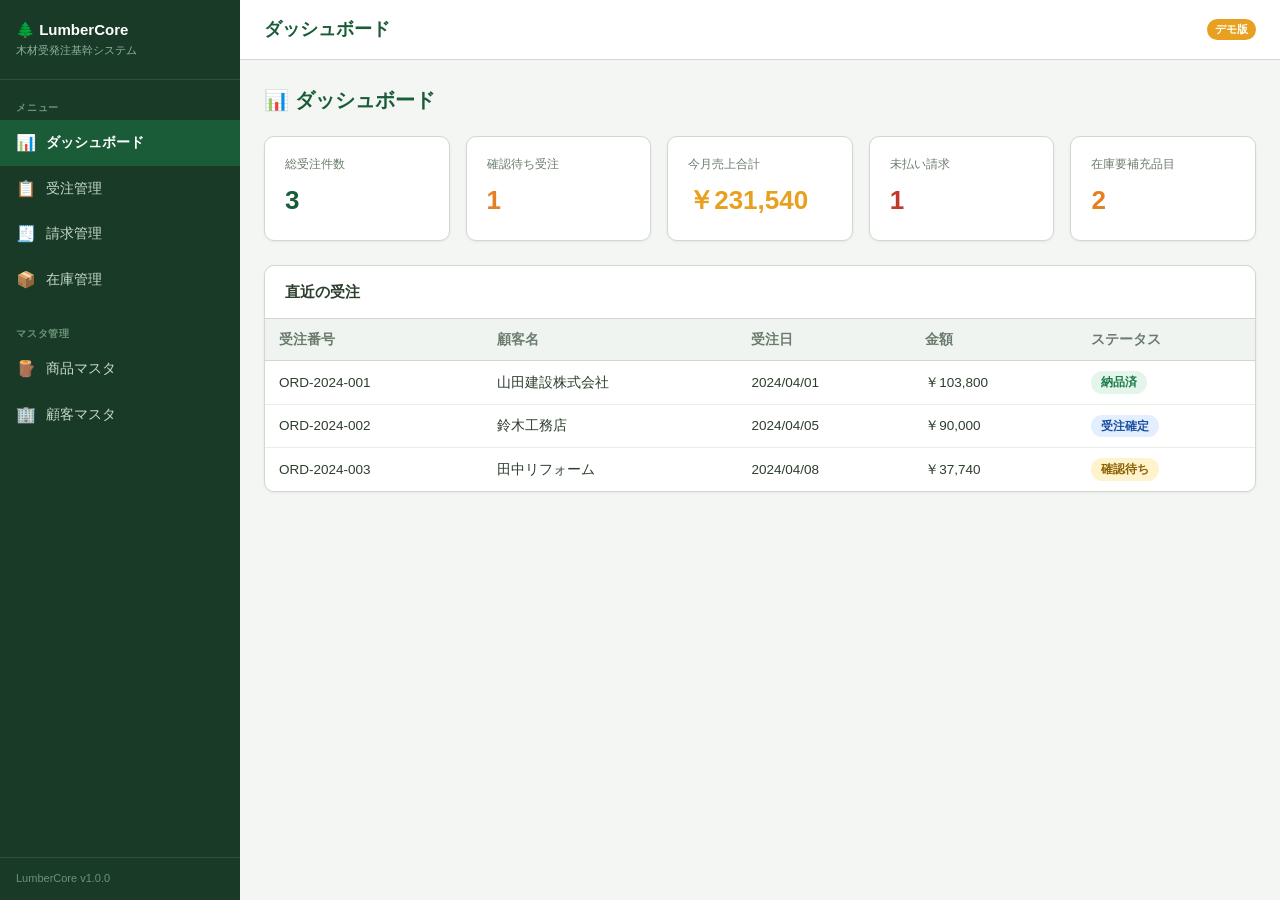
==== frontend/index.html @ 034ba03e "木材受発注基幹システムのサンプルコード一式を追加 - docs/test-guide.md: テストコード解説資料（JUnit/Mockito解説、新規/改修時のアプローチ比較） - frontend" ====
<!DOCTYPE html>
<html lang="ja">
<head>
  <meta charset="UTF-8" />
  <meta name="viewport" content="width=device-width, initial-scale=1.0" />
  <title>木材受発注基幹システム | LumberCore</title>
  <link rel="stylesheet" href="css/style.css" />

  <!--
    【APIベースURL切り替え】
    本番（Vercel）環境では、以下の script タグで window.API_BASE_URL を
    バックエンドのURLに書き換えてください。
    例: <script>window.API_BASE_URL = "https://your-api.onrender.com";</script>

    または vercel.json の rewrites を使って /api/* をバックエンドへプロキシすることも可能です。
  -->
  <!-- <script>window.API_BASE_URL = "https://your-backend-api.example.com";</script> -->
</head>
<body>
<div class="layout">

  <!-- ========== サイドバー ========== -->
  <aside class="sidebar">
    <div class="sidebar-logo">
      <div class="logo-title">🌲 LumberCore</div>
      <div class="logo-sub">木材受発注基幹システム</div>
    </div>

    <nav class="sidebar-nav">
      <div class="nav-group-label">メニュー</div>

      <a href="#" class="nav-link" data-section="dashboard">
        <span class="nav-icon">📊</span>ダッシュボード
      </a>
      <a href="#" class="nav-link" data-section="orders">
        <span class="nav-icon">📋</span>受注管理
      </a>
      <a href="#" class="nav-link" data-section="invoices">
        <span class="nav-icon">🧾</span>請求管理
      </a>
      <a href="#" class="nav-link" data-section="stock">
        <span class="nav-icon">📦</span>在庫管理
      </a>

      <div class="nav-group-label" style="margin-top:12px;">マスタ管理</div>
      <a href="#" class="nav-link" data-section="products">
        <span class="nav-icon">🪵</span>商品マスタ
      </a>
      <a href="#" class="nav-link" data-section="customers">
        <span class="nav-icon">🏢</span>顧客マスタ
      </a>
    </nav>

    <div class="sidebar-footer">LumberCore v1.0.0</div>
  </aside>

  <!-- ========== メインコンテンツ ========== -->
  <div class="main-wrapper">
    <header class="main-header">
      <h1 id="header-title">ダッシュボード</h1>
      <span class="header-badge">デモ版</span>
    </header>

    <main class="main-content">

      <!-- ===== ダッシュボード ===== -->
      <section id="section-dashboard" class="section">
        <div class="page-header">
          <h2>📊 ダッシュボード</h2>
        </div>

        <div class="kpi-grid">
          <div class="kpi-card">
            <div class="kpi-label">総受注件数</div>
            <div class="kpi-value" id="kpi-orders">-</div>
          </div>
          <div class="kpi-card kpi-warning">
            <div class="kpi-label">確認待ち受注</div>
            <div class="kpi-value" id="kpi-pending">-</div>
          </div>
          <div class="kpi-card kpi-accent">
            <div class="kpi-label">今月売上合計</div>
            <div class="kpi-value" id="kpi-revenue">-</div>
          </div>
          <div class="kpi-card kpi-danger">
            <div class="kpi-label">未払い請求</div>
            <div class="kpi-value" id="kpi-unpaid">-</div>
          </div>
          <div class="kpi-card kpi-warning">
            <div class="kpi-label">在庫要補充品目</div>
            <div class="kpi-value" id="kpi-lowstock">-</div>
          </div>
        </div>

        <div class="card">
          <div class="card-header">
            <h3>直近の受注</h3>
          </div>
          <div class="card-body">
            <div class="table-wrapper">
              <table class="table">
                <thead>
                  <tr>
                    <th>受注番号</th>
                    <th>顧客名</th>
                    <th>受注日</th>
                    <th>金額</th>
                    <th>ステータス</th>
                  </tr>
                </thead>
                <tbody id="recent-orders-body">
                  <tr><td colspan="5" class="text-center">読み込み中...</td></tr>
                </tbody>
              </table>
            </div>
          </div>
        </div>
      </section>

      <!-- ===== 受注管理 ===== -->
      <section id="section-orders" class="section">
        <div class="page-header">
          <h2>📋 受注管理</h2>
          <button class="btn btn-primary" onclick="fetchOrdersFromAPI()">🔄 API取得</button>
        </div>

        <div class="card">
          <div class="filter-bar">
            <input type="text" id="order-search" placeholder="受注番号・顧客名で検索"
              oninput="filterOrders()" />
            <select id="order-status-filter" onchange="filterOrders()">
              <option value="">すべてのステータス</option>
              <option value="PENDING">確認待ち</option>
              <option value="CONFIRMED">受注確定</option>
              <option value="DELIVERED">納品済</option>
              <option value="CANCELLED">キャンセル</option>
            </select>
          </div>
          <div class="card-body">
            <div class="table-wrapper">
              <table class="table">
                <thead>
                  <tr>
                    <th>受注番号</th>
                    <th>顧客名</th>
                    <th>受注日</th>
                    <th>納品予定日</th>
                    <th>合計金額</th>
                    <th>ステータス</th>
                    <th>操作</th>
                  </tr>
                </thead>
                <tbody id="orders-body">
                  <tr><td colspan="7" class="text-center">読み込み中...</td></tr>
                </tbody>
              </table>
            </div>
          </div>
        </div>
      </section>

      <!-- ===== 請求管理 ===== -->
      <section id="section-invoices" class="section">
        <div class="page-header">
          <h2>🧾 請求管理</h2>
          <button class="btn btn-primary" onclick="fetchInvoicesFromAPI()">🔄 API取得</button>
        </div>

        <div class="card">
          <div class="filter-bar">
            <input type="text" id="invoice-search" placeholder="請求書番号・顧客名で検索"
              oninput="filterInvoices()" />
            <select id="invoice-status-filter" onchange="filterInvoices()">
              <option value="">すべてのステータス</option>
              <option value="UNPAID">未払い</option>
              <option value="PAID">支払済</option>
              <option value="OVERDUE">期限超過</option>
            </select>
          </div>
          <div class="card-body">
            <div class="table-wrapper">
              <table class="table">
                <thead>
                  <tr>
                    <th>請求書番号</th>
                    <th>顧客名</th>
                    <th>対応受注番号</th>
                    <th>発行日</th>
                    <th>支払期限</th>
                    <th>請求金額（税込）</th>
                    <th>ステータス</th>
                    <th>操作</th>
                  </tr>
                </thead>
                <tbody id="invoices-body">
                  <tr><td colspan="8" class="text-center">読み込み中...</td></tr>
                </tbody>
              </table>
            </div>
          </div>
        </div>
      </section>

      <!-- ===== 在庫管理 ===== -->
      <section id="section-stock" class="section">
        <div class="page-header">
          <h2>📦 在庫管理</h2>
          <button class="btn btn-primary" onclick="fetchStockFromAPI()">🔄 API取得</button>
        </div>

        <div class="card">
          <div class="card-body">
            <div class="table-wrapper">
              <table class="table">
                <thead>
                  <tr>
                    <th>商品名</th>
                    <th>現在庫</th>
                    <th>補充基準数</th>
                    <th>状態</th>
                  </tr>
                </thead>
                <tbody id="stock-body">
                  <tr><td colspan="4" class="text-center">読み込み中...</td></tr>
                </tbody>
              </table>
            </div>
          </div>
        </div>
      </section>

      <!-- ===== 商品マスタ ===== -->
      <section id="section-products" class="section">
        <div class="page-header">
          <h2>🪵 商品マスタ</h2>
          <button class="btn btn-primary" onclick="fetchProductsFromAPI()">🔄 API取得</button>
        </div>

        <div class="card">
          <div class="card-body">
            <div class="table-wrapper">
              <table class="table">
                <thead>
                  <tr>
                    <th>商品コード</th>
                    <th>商品名</th>
                    <th>単位</th>
                    <th>単価</th>
                  </tr>
                </thead>
                <tbody id="products-body">
                  <tr><td colspan="4" class="text-center">読み込み中...</td></tr>
                </tbody>
              </table>
            </div>
          </div>
        </div>
      </section>

      <!-- ===== 顧客マスタ ===== -->
      <section id="section-customers" class="section">
        <div class="page-header">
          <h2>🏢 顧客マスタ</h2>
          <button class="btn btn-primary" onclick="fetchCustomersFromAPI()">🔄 API取得</button>
        </div>

        <div class="card">
          <div class="card-body">
            <div class="table-wrapper">
              <table class="table">
                <thead>
                  <tr>
                    <th>顧客コード</th>
                    <th>顧客名</th>
                    <th>担当者</th>
                    <th>電話番号</th>
                  </tr>
                </thead>
                <tbody id="customers-body">
                  <tr><td colspan="4" class="text-center">読み込み中...</td></tr>
                </tbody>
              </table>
            </div>
          </div>
        </div>
      </section>

    </main>
  </div>
</div>

<!-- ========== モーダル ========== -->
<div class="modal-overlay" id="modal-overlay">
  <div class="modal">
    <div class="modal-header">
      <h3 id="modal-title">詳細</h3>
      <button class="modal-close" onclick="closeModal()">✕</button>
    </div>
    <div class="modal-body" id="modal-body"></div>
  </div>
</div>

<!-- スクリプト読み込み順序: config → data → app -->
<script src="js/config.js"></script>
<script src="js/data.js"></script>
<script src="js/app.js"></script>
</body>
</html>
---- frontend/css/style.css ----
/* ============================================================
   木材受発注基幹システム - スタイルシート
   ============================================================ */

*, *::before, *::after { box-sizing: border-box; margin: 0; padding: 0; }

:root {
  --color-primary:   #1a5c38;
  --color-primary-dark: #133f28;
  --color-accent:    #e8a020;
  --color-bg:        #f4f6f4;
  --color-sidebar:   #1a3a28;
  --color-sidebar-hover: #2d6048;
  --color-white:     #ffffff;
  --color-border:    #d0d8d0;
  --color-text:      #2c3e2d;
  --color-text-muted:#6b7c6d;
  --color-danger:    #c0392b;
  --color-warning:   #e67e22;
  --color-success:   #27ae60;
  --sidebar-width:   240px;
  --header-height:   60px;
}

body {
  font-family: "Hiragino Kaku Gothic ProN", "Meiryo", "メイリオ", sans-serif;
  background: var(--color-bg);
  color: var(--color-text);
  font-size: 14px;
  line-height: 1.6;
}

/* ============================================================
   レイアウト
   ============================================================ */
.layout { display: flex; min-height: 100vh; }

/* サイドバー */
.sidebar {
  width: var(--sidebar-width);
  background: var(--color-sidebar);
  color: #c8dbc8;
  display: flex;
  flex-direction: column;
  position: fixed;
  top: 0; left: 0;
  height: 100vh;
  z-index: 100;
}

.sidebar-logo {
  padding: 20px 16px;
  border-bottom: 1px solid rgba(255,255,255,0.1);
}

.sidebar-logo .logo-title {
  font-size: 15px;
  font-weight: 700;
  color: var(--color-white);
  line-height: 1.3;
}

.sidebar-logo .logo-sub {
  font-size: 11px;
  color: #8ab49a;
  margin-top: 2px;
}

.sidebar-nav { flex: 1; padding: 8px 0; overflow-y: auto; }

.nav-group-label {
  padding: 12px 16px 4px;
  font-size: 10px;
  font-weight: 700;
  color: #6a9478;
  letter-spacing: 0.08em;
  text-transform: uppercase;
}

.nav-link {
  display: flex;
  align-items: center;
  gap: 10px;
  padding: 10px 16px;
  color: #c8dbc8;
  text-decoration: none;
  border-radius: 0;
  transition: background 0.15s, color 0.15s;
  font-size: 13.5px;
  cursor: pointer;
}

.nav-link:hover { background: var(--color-sidebar-hover); color: var(--color-white); }
.nav-link.active { background: var(--color-primary); color: var(--color-white); font-weight: 600; }

.nav-link .nav-icon { font-size: 16px; width: 20px; text-align: center; }

.sidebar-footer {
  padding: 12px 16px;
  border-top: 1px solid rgba(255,255,255,0.1);
  font-size: 11px;
  color: #6a9478;
}

/* メインコンテンツ */
.main-wrapper {
  margin-left: var(--sidebar-width);
  flex: 1;
  display: flex;
  flex-direction: column;
  min-height: 100vh;
}

.main-header {
  height: var(--header-height);
  background: var(--color-white);
  border-bottom: 1px solid var(--color-border);
  display: flex;
  align-items: center;
  padding: 0 24px;
  position: sticky;
  top: 0;
  z-index: 50;
  gap: 12px;
}

.main-header h1 { font-size: 18px; font-weight: 700; color: var(--color-primary); flex: 1; }
.header-badge { background: var(--color-accent); color: #fff; font-size: 11px; font-weight: 700; padding: 2px 8px; border-radius: 12px; }

.main-content { padding: 24px; flex: 1; }

/* ============================================================
   セクション表示制御
   ============================================================ */
.section { display: none; }
.section.active { display: block; }

/* ============================================================
   ページヘッダー
   ============================================================ */
.page-header {
  display: flex;
  align-items: center;
  justify-content: space-between;
  margin-bottom: 20px;
}

.page-header h2 {
  font-size: 20px;
  font-weight: 700;
  color: var(--color-primary);
  display: flex;
  align-items: center;
  gap: 8px;
}

/* ============================================================
   KPI カード
   ============================================================ */
.kpi-grid {
  display: grid;
  grid-template-columns: repeat(auto-fit, minmax(160px, 1fr));
  gap: 16px;
  margin-bottom: 24px;
}

.kpi-card {
  background: var(--color-white);
  border-radius: 10px;
  padding: 18px 20px;
  border: 1px solid var(--color-border);
  box-shadow: 0 1px 3px rgba(0,0,0,0.06);
}

.kpi-card .kpi-label {
  font-size: 12px;
  color: var(--color-text-muted);
  margin-bottom: 6px;
}

.kpi-card .kpi-value {
  font-size: 26px;
  font-weight: 700;
  color: var(--color-primary);
}

.kpi-card.kpi-accent .kpi-value { color: var(--color-accent); }
.kpi-card.kpi-danger .kpi-value { color: var(--color-danger); }
.kpi-card.kpi-warning .kpi-value { color: var(--color-warning); }

/* ============================================================
   カード・パネル
   ============================================================ */
.card {
  background: var(--color-white);
  border-radius: 10px;
  border: 1px solid var(--color-border);
  box-shadow: 0 1px 3px rgba(0,0,0,0.06);
  margin-bottom: 20px;
}

.card-header {
  padding: 14px 20px;
  border-bottom: 1px solid var(--color-border);
  display: flex;
  align-items: center;
  justify-content: space-between;
}

.card-header h3 {
  font-size: 15px;
  font-weight: 700;
  color: var(--color-text);
}

.card-body { padding: 0; }

/* ============================================================
   テーブル
   ============================================================ */
.table-wrapper { overflow-x: auto; }

.table {
  width: 100%;
  border-collapse: collapse;
  font-size: 13.5px;
}

.table th {
  background: #f0f4f1;
  padding: 10px 14px;
  text-align: left;
  font-weight: 600;
  color: var(--color-text-muted);
  border-bottom: 1px solid var(--color-border);
  white-space: nowrap;
}

.table td {
  padding: 10px 14px;
  border-bottom: 1px solid #e8ede8;
  vertical-align: middle;
}

.table tbody tr:hover { background: #f7fbf7; }
.table tbody tr:last-child td { border-bottom: none; }
.row-warning { background: #fffae8 !important; }
.total-row td { background: #f0f4f1; }

/* ============================================================
   フィルター行
   ============================================================ */
.filter-bar {
  display: flex;
  gap: 10px;
  align-items: center;
  flex-wrap: wrap;
  padding: 12px 20px;
  background: #f8faf8;
  border-bottom: 1px solid var(--color-border);
}

.filter-bar input,
.filter-bar select {
  padding: 7px 12px;
  border: 1px solid var(--color-border);
  border-radius: 6px;
  font-size: 13px;
  background: var(--color-white);
  color: var(--color-text);
  outline: none;
  transition: border-color 0.15s;
}

.filter-bar input:focus,
.filter-bar select:focus { border-color: var(--color-primary); }

.filter-bar input { min-width: 200px; }

/* ============================================================
   ボタン
   ============================================================ */
.btn {
  display: inline-flex;
  align-items: center;
  gap: 5px;
  padding: 8px 16px;
  border: none;
  border-radius: 6px;
  font-size: 13px;
  font-weight: 600;
  cursor: pointer;
  text-decoration: none;
  transition: background 0.15s, transform 0.1s;
}

.btn:active { transform: scale(0.97); }

.btn-primary { background: var(--color-primary); color: #fff; }
.btn-primary:hover { background: var(--color-primary-dark); }
.btn-accent { background: var(--color-accent); color: #fff; }
.btn-accent:hover { background: #c8880a; }
.btn-outline { background: transparent; color: var(--color-primary); border: 1.5px solid var(--color-primary); }
.btn-outline:hover { background: #edf5ee; }
.btn-danger { background: var(--color-danger); color: #fff; }

.btn-sm { padding: 4px 10px; font-size: 12px; }

/* ============================================================
   バッジ
   ============================================================ */
.badge {
  display: inline-block;
  padding: 2px 10px;
  border-radius: 12px;
  font-size: 11.5px;
  font-weight: 700;
  white-space: nowrap;
}

.badge-green  { background: #e4f5ec; color: #1a7a45; }
.badge-blue   { background: #e3eeff; color: #1a4fa0; }
.badge-yellow { background: #fff3cd; color: #8a6000; }
.badge-red    { background: #fde8e8; color: #a00; }
.badge-gray   { background: #e8ede8; color: #555; }

/* ============================================================
   モーダル
   ============================================================ */
.modal-overlay {
  display: none;
  position: fixed;
  inset: 0;
  background: rgba(0,0,0,0.4);
  z-index: 200;
  align-items: center;
  justify-content: center;
}

.modal {
  background: var(--color-white);
  border-radius: 12px;
  width: 90%;
  max-width: 680px;
  max-height: 85vh;
  display: flex;
  flex-direction: column;
  overflow: hidden;
  box-shadow: 0 8px 32px rgba(0,0,0,0.18);
}

.modal-header {
  padding: 16px 20px;
  border-bottom: 1px solid var(--color-border);
  display: flex;
  align-items: center;
  justify-content: space-between;
}

.modal-header h3 { font-size: 16px; font-weight: 700; }

.modal-close {
  background: none;
  border: none;
  font-size: 22px;
  cursor: pointer;
  color: var(--color-text-muted);
  line-height: 1;
  padding: 2px 6px;
}

.modal-close:hover { color: var(--color-danger); }

.modal-body { padding: 20px; overflow-y: auto; flex: 1; }

.detail-grid {
  display: grid;
  grid-template-columns: repeat(auto-fit, minmax(180px, 1fr));
  gap: 14px;
  margin-bottom: 20px;
}

.detail-grid div { border-bottom: 1px solid #eee; padding-bottom: 8px; }
.detail-grid strong { font-size: 11px; color: var(--color-text-muted); display: block; margin-bottom: 2px; }
.detail-grid p { font-size: 14px; }

.amount-summary { margin-top: 16px; }
.amount-summary .table { max-width: 400px; }

/* ============================================================
   ユーティリティ
   ============================================================ */
.text-center { text-align: center; }
.text-right  { text-align: right; }
.text-danger { color: var(--color-danger); font-weight: 600; }
.text-muted  { color: var(--color-text-muted); }
.mt-4 { margin-top: 16px; }

/* ============================================================
   レスポンシブ
   ============================================================ */
@media (max-width: 768px) {
  .sidebar { width: 200px; }
  .main-wrapper { margin-left: 200px; }
  .kpi-grid { grid-template-columns: repeat(2, 1fr); }
}

@media (max-width: 540px) {
  .sidebar { display: none; }
  .main-wrapper { margin-left: 0; }
  .kpi-grid { grid-template-columns: 1fr 1fr; }
}
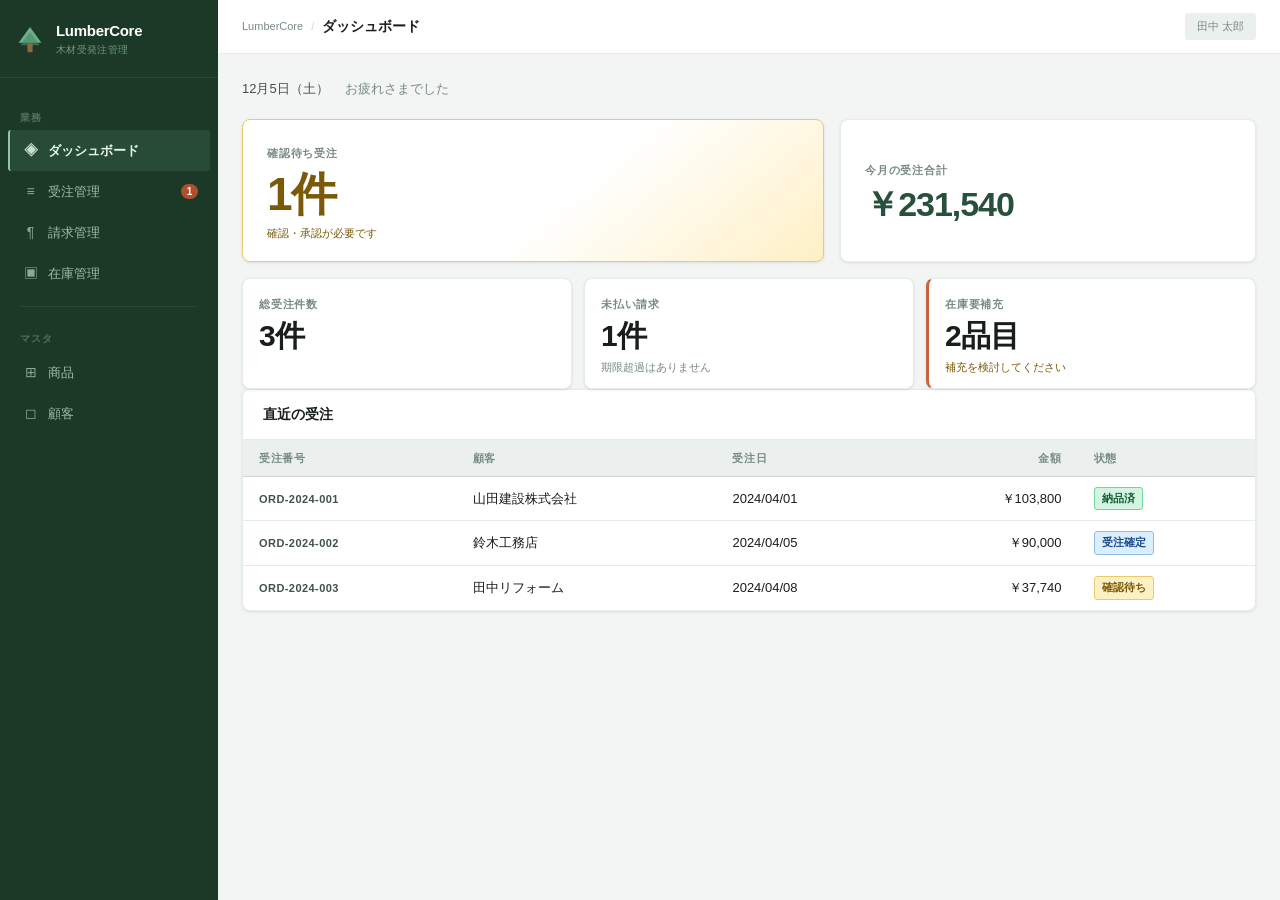
==== commit 5152d51a: "フロントエンドを人間らしいUIデザインに全面刷新 デザイン方針: - KPIグリッドを意図的な非対称レイアウトに変更（上段7:5比率、下段均等3列） - 確認待ち受注カードを主役に設定し、件数>0のと" ====
--- a/frontend/index.html
+++ b/frontend/index.html
@@ -3,304 +3,392 @@
 <head>
   <meta charset="UTF-8" />
   <meta name="viewport" content="width=device-width, initial-scale=1.0" />
-  <title>木材受発注基幹システム | LumberCore</title>
+  <title>LumberCore — 木材受発注管理</title>
   <link rel="stylesheet" href="css/style.css" />
-
   <!--
-    【APIベースURL切り替え】
-    本番（Vercel）環境では、以下の script タグで window.API_BASE_URL を
-    バックエンドのURLに書き換えてください。
-    例: <script>window.API_BASE_URL = "https://your-api.onrender.com";</script>
-
-    または vercel.json の rewrites を使って /api/* をバックエンドへプロキシすることも可能です。
+    APIベースURL設定
+    Vercel本番環境では以下のコメントを外してバックエンドURLを設定してください。
+    vercel.json の rewrites でプロキシする場合は設定不要です。
   -->
-  <!-- <script>window.API_BASE_URL = "https://your-backend-api.example.com";</script> -->
+  <!-- <script>window.API_BASE_URL = "https://your-api.example.com";</script> -->
 </head>
 <body>
 <div class="layout">
 
-  <!-- ========== サイドバー ========== -->
-  <aside class="sidebar">
-    <div class="sidebar-logo">
-      <div class="logo-title">🌲 LumberCore</div>
-      <div class="logo-sub">木材受発注基幹システム</div>
+  <!-- ========================================
+       サイドバー
+       ======================================== -->
+  <aside class="sidebar" id="sidebar">
+    <div class="sidebar-brand">
+      <!-- 手書き感のある木のSVGアイコン -->
+      <svg class="brand-icon" viewBox="0 0 28 32" fill="none" xmlns="http://www.w3.org/2000/svg" aria-hidden="true">
+        <polygon points="14,1 27,19 1,19" fill="#6BAE89"/>
+        <polygon points="14,7 25,22 3,22" fill="#4A8A68" opacity="0.65"/>
+        <rect x="11" y="20" width="6" height="10" rx="1.5" fill="#8B6840"/>
+      </svg>
+      <div>
+        <div class="brand-name">LumberCore</div>
+        <div class="brand-sub">木材受発注管理</div>
+      </div>
     </div>
 
-    <nav class="sidebar-nav">
-      <div class="nav-group-label">メニュー</div>
-
-      <a href="#" class="nav-link" data-section="dashboard">
-        <span class="nav-icon">📊</span>ダッシュボード
-      </a>
-      <a href="#" class="nav-link" data-section="orders">
-        <span class="nav-icon">📋</span>受注管理
-      </a>
-      <a href="#" class="nav-link" data-section="invoices">
-        <span class="nav-icon">🧾</span>請求管理
-      </a>
-      <a href="#" class="nav-link" data-section="stock">
-        <span class="nav-icon">📦</span>在庫管理
-      </a>
-
-      <div class="nav-group-label" style="margin-top:12px;">マスタ管理</div>
-      <a href="#" class="nav-link" data-section="products">
-        <span class="nav-icon">🪵</span>商品マスタ
-      </a>
-      <a href="#" class="nav-link" data-section="customers">
-        <span class="nav-icon">🏢</span>顧客マスタ
-      </a>
+    <nav class="sidebar-nav" role="navigation" aria-label="メインナビゲーション">
+      <div class="nav-group">
+        <p class="nav-group-label">業務</p>
+        <a class="nav-item" data-section="dashboard" role="button" tabindex="0">
+          <span class="nav-item__icon">◈</span>
+          <span class="nav-item__label">ダッシュボード</span>
+        </a>
+        <a class="nav-item" data-section="orders" role="button" tabindex="0">
+          <span class="nav-item__icon">≡</span>
+          <span class="nav-item__label">受注管理</span>
+          <span class="nav-badge" id="nav-pending-badge" style="display:none">0</span>
+        </a>
+        <a class="nav-item" data-section="invoices" role="button" tabindex="0">
+          <span class="nav-item__icon">¶</span>
+          <span class="nav-item__label">請求管理</span>
+        </a>
+        <a class="nav-item" data-section="stock" role="button" tabindex="0">
+          <span class="nav-item__icon">▣</span>
+          <span class="nav-item__label">在庫管理</span>
+        </a>
+      </div>
+
+      <div class="nav-divider"></div>
+
+      <div class="nav-group">
+        <p class="nav-group-label">マスタ</p>
+        <a class="nav-item" data-section="products" role="button" tabindex="0">
+          <span class="nav-item__icon">⊞</span>
+          <span class="nav-item__label">商品</span>
+        </a>
+        <a class="nav-item" data-section="customers" role="button" tabindex="0">
+          <span class="nav-item__icon">◻</span>
+          <span class="nav-item__label">顧客</span>
+        </a>
+      </div>
     </nav>
-
-    <div class="sidebar-footer">LumberCore v1.0.0</div>
   </aside>
 
-  <!-- ========== メインコンテンツ ========== -->
+  <!-- ========================================
+       メインコンテンツ
+       ======================================== -->
   <div class="main-wrapper">
-    <header class="main-header">
-      <h1 id="header-title">ダッシュボード</h1>
-      <span class="header-badge">デモ版</span>
+
+    <header class="topbar" role="banner">
+      <div class="topbar-breadcrumb">
+        <span class="topbar-root">LumberCore</span>
+        <span class="topbar-sep">/</span>
+        <span class="topbar-current" id="topbar-title">ダッシュボード</span>
+      </div>
+      <div class="topbar-right">
+        <span class="topbar-operator">田中 太郎</span>
+      </div>
     </header>
 
-    <main class="main-content">
-
-      <!-- ===== ダッシュボード ===== -->
-      <section id="section-dashboard" class="section">
-        <div class="page-header">
-          <h2>📊 ダッシュボード</h2>
-        </div>
-
-        <div class="kpi-grid">
-          <div class="kpi-card">
+    <main class="content" id="main-content">
+
+      <!-- ======================================
+           ダッシュボード
+           セクションごとに余白・密度を変える
+           ====================================== -->
+      <section id="section-dashboard" class="section" aria-label="ダッシュボード">
+
+        <div class="dash-meta">
+          <span class="dash-meta__date" id="dash-date"></span>
+          <span id="dash-greeting"></span>
+        </div>
+
+        <!-- KPI 上段：非対称（7:5） — 確認待ち受注が主役 -->
+        <div class="kpi-row-top">
+          <div class="kpi-card kpi-card--hero" id="kpi-card-pending">
+            <div class="kpi-label">確認待ち受注</div>
+            <div class="kpi-value kpi-value--hero" id="kpi-pending">—</div>
+            <div class="kpi-hint" id="kpi-pending-hint">集計中...</div>
+          </div>
+          <div class="kpi-card kpi-card--sub">
+            <div class="kpi-label">今月の受注合計</div>
+            <div class="kpi-value kpi-value--revenue" id="kpi-revenue">—</div>
+          </div>
+        </div>
+
+        <!-- KPI 下段：均等3列。上段より情報密度が高い -->
+        <div class="kpi-row-bottom">
+          <div class="kpi-card kpi-card--compact">
             <div class="kpi-label">総受注件数</div>
-            <div class="kpi-value" id="kpi-orders">-</div>
-          </div>
-          <div class="kpi-card kpi-warning">
-            <div class="kpi-label">確認待ち受注</div>
-            <div class="kpi-value" id="kpi-pending">-</div>
-          </div>
-          <div class="kpi-card kpi-accent">
-            <div class="kpi-label">今月売上合計</div>
-            <div class="kpi-value" id="kpi-revenue">-</div>
-          </div>
-          <div class="kpi-card kpi-danger">
+            <div class="kpi-value" id="kpi-orders">—</div>
+          </div>
+          <div class="kpi-card kpi-card--compact">
             <div class="kpi-label">未払い請求</div>
-            <div class="kpi-value" id="kpi-unpaid">-</div>
-          </div>
-          <div class="kpi-card kpi-warning">
-            <div class="kpi-label">在庫要補充品目</div>
-            <div class="kpi-value" id="kpi-lowstock">-</div>
-          </div>
-        </div>
-
-        <div class="card">
-          <div class="card-header">
-            <h3>直近の受注</h3>
-          </div>
-          <div class="card-body">
-            <div class="table-wrapper">
-              <table class="table">
-                <thead>
-                  <tr>
-                    <th>受注番号</th>
-                    <th>顧客名</th>
-                    <th>受注日</th>
-                    <th>金額</th>
-                    <th>ステータス</th>
-                  </tr>
-                </thead>
-                <tbody id="recent-orders-body">
-                  <tr><td colspan="5" class="text-center">読み込み中...</td></tr>
-                </tbody>
-              </table>
+            <div class="kpi-value" id="kpi-unpaid">—</div>
+            <div class="kpi-hint" id="kpi-unpaid-hint"></div>
+          </div>
+          <div class="kpi-card kpi-card--compact" id="kpi-card-stock">
+            <div class="kpi-label">在庫要補充</div>
+            <div class="kpi-value" id="kpi-lowstock">—</div>
+            <div class="kpi-hint" id="kpi-stock-hint"></div>
+          </div>
+        </div>
+
+        <!-- 直近受注テーブル：ダッシュボードはやや狭い列で -->
+        <div class="card">
+          <div class="card__head">
+            <h3 class="card__title">直近の受注</h3>
+          </div>
+          <div class="table-wrap">
+            <table class="data-table" aria-label="直近の受注一覧">
+              <thead>
+                <tr>
+                  <th>受注番号</th>
+                  <th>顧客</th>
+                  <th>受注日</th>
+                  <th class="col-r">金額</th>
+                  <th>状態</th>
+                </tr>
+              </thead>
+              <tbody id="recent-orders-body">
+                <tr><td colspan="5" class="state-cell">集計中...</td></tr>
+              </tbody>
+            </table>
+          </div>
+        </div>
+
+      </section>
+
+      <!-- ======================================
+           受注管理
+           フィルターはカードヘッドに統合
+           ====================================== -->
+      <section id="section-orders" class="section" aria-label="受注管理">
+        <div class="page-head">
+          <div class="page-head__left">
+            <h2 class="page-head__title">受注管理</h2>
+            <p class="page-head__desc">受注の確認・ステータス管理を行います</p>
+          </div>
+          <button class="btn btn--ghost" onclick="fetchOrdersFromAPI()" title="APIからデータを再取得">
+            ↺ 更新
+          </button>
+        </div>
+
+        <div class="card">
+          <div class="card__head">
+            <span class="card__title">受注一覧</span>
+            <div class="card__filters">
+              <input
+                type="search"
+                class="input input--search"
+                id="order-search"
+                placeholder="受注番号・顧客名で絞り込み"
+                oninput="filterOrders()"
+                aria-label="受注の検索"
+              />
+              <select
+                class="input input--select"
+                id="order-status-filter"
+                onchange="filterOrders()"
+                aria-label="ステータスで絞り込み"
+              >
+                <option value="">すべて</option>
+                <option value="PENDING">確認待ち</option>
+                <option value="CONFIRMED">受注確定</option>
+                <option value="DELIVERED">納品済</option>
+                <option value="CANCELLED">キャンセル</option>
+              </select>
             </div>
           </div>
-        </div>
-      </section>
-
-      <!-- ===== 受注管理 ===== -->
-      <section id="section-orders" class="section">
-        <div class="page-header">
-          <h2>📋 受注管理</h2>
-          <button class="btn btn-primary" onclick="fetchOrdersFromAPI()">🔄 API取得</button>
-        </div>
-
-        <div class="card">
-          <div class="filter-bar">
-            <input type="text" id="order-search" placeholder="受注番号・顧客名で検索"
-              oninput="filterOrders()" />
-            <select id="order-status-filter" onchange="filterOrders()">
-              <option value="">すべてのステータス</option>
-              <option value="PENDING">確認待ち</option>
-              <option value="CONFIRMED">受注確定</option>
-              <option value="DELIVERED">納品済</option>
-              <option value="CANCELLED">キャンセル</option>
-            </select>
-          </div>
-          <div class="card-body">
-            <div class="table-wrapper">
-              <table class="table">
-                <thead>
-                  <tr>
-                    <th>受注番号</th>
-                    <th>顧客名</th>
-                    <th>受注日</th>
-                    <th>納品予定日</th>
-                    <th>合計金額</th>
-                    <th>ステータス</th>
-                    <th>操作</th>
-                  </tr>
-                </thead>
-                <tbody id="orders-body">
-                  <tr><td colspan="7" class="text-center">読み込み中...</td></tr>
-                </tbody>
-              </table>
+          <div class="table-wrap">
+            <table class="data-table" aria-label="受注一覧">
+              <thead>
+                <tr>
+                  <th>受注番号</th>
+                  <th>顧客名</th>
+                  <th>受注日</th>
+                  <th>納品予定</th>
+                  <th class="col-r">合計金額</th>
+                  <th>状態</th>
+                  <th></th>
+                </tr>
+              </thead>
+              <tbody id="orders-body">
+                <tr><td colspan="7" class="state-cell">読み込み中...</td></tr>
+              </tbody>
+            </table>
+          </div>
+        </div>
+      </section>
+
+      <!-- ======================================
+           請求管理
+           ====================================== -->
+      <section id="section-invoices" class="section" aria-label="請求管理">
+        <div class="page-head">
+          <div class="page-head__left">
+            <h2 class="page-head__title">請求管理</h2>
+            <p class="page-head__desc">請求書の発行・支払状況を管理します</p>
+          </div>
+          <button class="btn btn--ghost" onclick="fetchInvoicesFromAPI()" title="APIからデータを再取得">
+            ↺ 更新
+          </button>
+        </div>
+
+        <div class="card">
+          <div class="card__head">
+            <span class="card__title">請求一覧</span>
+            <div class="card__filters">
+              <input
+                type="search"
+                class="input input--search"
+                id="invoice-search"
+                placeholder="請求書番号・顧客名で絞り込み"
+                oninput="filterInvoices()"
+                aria-label="請求書の検索"
+              />
+              <select
+                class="input input--select"
+                id="invoice-status-filter"
+                onchange="filterInvoices()"
+                aria-label="支払状態で絞り込み"
+              >
+                <option value="">すべて</option>
+                <option value="UNPAID">未払い</option>
+                <option value="PAID">支払済</option>
+                <option value="OVERDUE">期限超過</option>
+              </select>
             </div>
           </div>
-        </div>
-      </section>
-
-      <!-- ===== 請求管理 ===== -->
-      <section id="section-invoices" class="section">
-        <div class="page-header">
-          <h2>🧾 請求管理</h2>
-          <button class="btn btn-primary" onclick="fetchInvoicesFromAPI()">🔄 API取得</button>
-        </div>
-
-        <div class="card">
-          <div class="filter-bar">
-            <input type="text" id="invoice-search" placeholder="請求書番号・顧客名で検索"
-              oninput="filterInvoices()" />
-            <select id="invoice-status-filter" onchange="filterInvoices()">
-              <option value="">すべてのステータス</option>
-              <option value="UNPAID">未払い</option>
-              <option value="PAID">支払済</option>
-              <option value="OVERDUE">期限超過</option>
-            </select>
-          </div>
-          <div class="card-body">
-            <div class="table-wrapper">
-              <table class="table">
-                <thead>
-                  <tr>
-                    <th>請求書番号</th>
-                    <th>顧客名</th>
-                    <th>対応受注番号</th>
-                    <th>発行日</th>
-                    <th>支払期限</th>
-                    <th>請求金額（税込）</th>
-                    <th>ステータス</th>
-                    <th>操作</th>
-                  </tr>
-                </thead>
-                <tbody id="invoices-body">
-                  <tr><td colspan="8" class="text-center">読み込み中...</td></tr>
-                </tbody>
-              </table>
-            </div>
-          </div>
-        </div>
-      </section>
-
-      <!-- ===== 在庫管理 ===== -->
-      <section id="section-stock" class="section">
-        <div class="page-header">
-          <h2>📦 在庫管理</h2>
-          <button class="btn btn-primary" onclick="fetchStockFromAPI()">🔄 API取得</button>
-        </div>
-
-        <div class="card">
-          <div class="card-body">
-            <div class="table-wrapper">
-              <table class="table">
-                <thead>
-                  <tr>
-                    <th>商品名</th>
-                    <th>現在庫</th>
-                    <th>補充基準数</th>
-                    <th>状態</th>
-                  </tr>
-                </thead>
-                <tbody id="stock-body">
-                  <tr><td colspan="4" class="text-center">読み込み中...</td></tr>
-                </tbody>
-              </table>
-            </div>
-          </div>
-        </div>
-      </section>
-
-      <!-- ===== 商品マスタ ===== -->
-      <section id="section-products" class="section">
-        <div class="page-header">
-          <h2>🪵 商品マスタ</h2>
-          <button class="btn btn-primary" onclick="fetchProductsFromAPI()">🔄 API取得</button>
-        </div>
-
-        <div class="card">
-          <div class="card-body">
-            <div class="table-wrapper">
-              <table class="table">
-                <thead>
-                  <tr>
-                    <th>商品コード</th>
-                    <th>商品名</th>
-                    <th>単位</th>
-                    <th>単価</th>
-                  </tr>
-                </thead>
-                <tbody id="products-body">
-                  <tr><td colspan="4" class="text-center">読み込み中...</td></tr>
-                </tbody>
-              </table>
-            </div>
-          </div>
-        </div>
-      </section>
-
-      <!-- ===== 顧客マスタ ===== -->
-      <section id="section-customers" class="section">
-        <div class="page-header">
-          <h2>🏢 顧客マスタ</h2>
-          <button class="btn btn-primary" onclick="fetchCustomersFromAPI()">🔄 API取得</button>
-        </div>
-
-        <div class="card">
-          <div class="card-body">
-            <div class="table-wrapper">
-              <table class="table">
-                <thead>
-                  <tr>
-                    <th>顧客コード</th>
-                    <th>顧客名</th>
-                    <th>担当者</th>
-                    <th>電話番号</th>
-                  </tr>
-                </thead>
-                <tbody id="customers-body">
-                  <tr><td colspan="4" class="text-center">読み込み中...</td></tr>
-                </tbody>
-              </table>
-            </div>
+          <div class="table-wrap">
+            <table class="data-table" aria-label="請求一覧">
+              <thead>
+                <tr>
+                  <th>請求書番号</th>
+                  <th>顧客名</th>
+                  <th>受注番号</th>
+                  <th>発行日</th>
+                  <th>支払期限</th>
+                  <th class="col-r">請求額（税込）</th>
+                  <th>状態</th>
+                  <th></th>
+                </tr>
+              </thead>
+              <tbody id="invoices-body">
+                <tr><td colspan="8" class="state-cell">読み込み中...</td></tr>
+              </tbody>
+            </table>
+          </div>
+        </div>
+      </section>
+
+      <!-- ======================================
+           在庫管理
+           視覚的なバーで在庫水準を表現
+           ====================================== -->
+      <section id="section-stock" class="section" aria-label="在庫管理">
+        <div class="page-head">
+          <div class="page-head__left">
+            <h2 class="page-head__title">在庫管理</h2>
+            <p class="page-head__desc">補充基準を下回っている品目は橙・赤で表示されます</p>
+          </div>
+          <button class="btn btn--ghost" onclick="fetchStockFromAPI()">↺ 更新</button>
+        </div>
+
+        <div class="card">
+          <div class="table-wrap">
+            <table class="data-table" aria-label="在庫一覧">
+              <thead>
+                <tr>
+                  <th>商品名</th>
+                  <th class="col-r">現在庫</th>
+                  <th class="col-r">補充基準</th>
+                  <th>在庫水準</th>
+                  <th>状態</th>
+                </tr>
+              </thead>
+              <tbody id="stock-body">
+                <tr><td colspan="5" class="state-cell">読み込み中...</td></tr>
+              </tbody>
+            </table>
+          </div>
+        </div>
+      </section>
+
+      <!-- ======================================
+           商品マスタ
+           ====================================== -->
+      <section id="section-products" class="section" aria-label="商品マスタ">
+        <div class="page-head">
+          <div class="page-head__left">
+            <h2 class="page-head__title">商品マスタ</h2>
+          </div>
+          <button class="btn btn--ghost" onclick="fetchProductsFromAPI()">↺ 更新</button>
+        </div>
+
+        <div class="card">
+          <div class="table-wrap">
+            <table class="data-table" aria-label="商品一覧">
+              <thead>
+                <tr>
+                  <th>商品コード</th>
+                  <th>商品名</th>
+                  <th>単位</th>
+                  <th class="col-r">単価</th>
+                </tr>
+              </thead>
+              <tbody id="products-body">
+                <tr><td colspan="4" class="state-cell">読み込み中...</td></tr>
+              </tbody>
+            </table>
+          </div>
+        </div>
+      </section>
+
+      <!-- ======================================
+           顧客マスタ
+           ====================================== -->
+      <section id="section-customers" class="section" aria-label="顧客マスタ">
+        <div class="page-head">
+          <div class="page-head__left">
+            <h2 class="page-head__title">顧客マスタ</h2>
+          </div>
+          <button class="btn btn--ghost" onclick="fetchCustomersFromAPI()">↺ 更新</button>
+        </div>
+
+        <div class="card">
+          <div class="table-wrap">
+            <table class="data-table" aria-label="顧客一覧">
+              <thead>
+                <tr>
+                  <th>顧客コード</th>
+                  <th>顧客名</th>
+                  <th>担当者</th>
+                  <th>電話番号</th>
+                </tr>
+              </thead>
+              <tbody id="customers-body">
+                <tr><td colspan="4" class="state-cell">読み込み中...</td></tr>
+              </tbody>
+            </table>
           </div>
         </div>
       </section>
 
     </main>
+  </div><!-- /main-wrapper -->
+</div><!-- /layout -->
+
+<!-- ========================================
+     詳細モーダル
+     ======================================== -->
+<div class="modal-overlay" id="modal-overlay" role="dialog" aria-modal="true" aria-labelledby="modal-title">
+  <div class="modal">
+    <div class="modal__head">
+      <h2 class="modal__title" id="modal-title">詳細</h2>
+      <button class="modal__close" onclick="closeModal()" aria-label="閉じる">✕</button>
+    </div>
+    <div class="modal__body" id="modal-body"></div>
   </div>
 </div>
 
-<!-- ========== モーダル ========== -->
-<div class="modal-overlay" id="modal-overlay">
-  <div class="modal">
-    <div class="modal-header">
-      <h3 id="modal-title">詳細</h3>
-      <button class="modal-close" onclick="closeModal()">✕</button>
-    </div>
-    <div class="modal-body" id="modal-body"></div>
-  </div>
-</div>
-
-<!-- スクリプト読み込み順序: config → data → app -->
+<!-- スクリプト読み込み順序は固定 -->
 <script src="js/config.js"></script>
 <script src="js/data.js"></script>
 <script src="js/app.js"></script>
--- a/frontend/css/style.css
+++ b/frontend/css/style.css
@@ -1,412 +1,889 @@
 /* ============================================================
-   木材受発注基幹システム - スタイルシート
+   LumberCore — スタイルシート
+   木材受発注基幹システム
    ============================================================ */
 
+/* ────────────────────────────────────────────
+   1. デザイントークン
+   ──────────────────────────────────────────── */
+:root {
+  /* ブランド（深い森の緑） */
+  --forest-950: #101C14;
+  --forest-900: #1C3826;
+  --forest-800: #28503A;
+  --forest-700: #38664C;
+  --forest-500: #5A9472;
+  --forest-300: #93C4A8;
+  --forest-100: #E4F1EA;
+  --forest-50:  #F2F8F4;
+
+  /* アクション（焼き土・テラコッタ） */
+  --clay-700: #9B3F22;
+  --clay-600: #B24E2B;
+  --clay-500: #C9623E;
+  --clay-100: #FAE8E1;
+  --clay-50:  #FDF4F1;
+
+  /* テキスト */
+  --t-primary:   #181E1B;
+  --t-secondary: #435050;
+  --t-muted:     #788A85;
+  --t-faint:     #ACBCB8;
+
+  /* サーフェス */
+  --s-page:   #F2F5F3;
+  --s-card:   #FFFFFF;
+  --s-subtle: #EBF0EE;
+  --s-input:  #F8FAF9;
+
+  /* ボーダー */
+  --b-default: #CDD8D4;
+  --b-light:   #E4EDEA;
+  --b-focus:   var(--forest-700);
+
+  /* ステータス — テキスト / 背景 / ボーダー（各3変数） */
+  --st-pending-t:    #7A5A08; --st-pending-b:    #FEF0C5; --st-pending-e:   #E8CC6A;
+  --st-confirmed-t:  #1B4A88; --st-confirmed-b:  #DAEEFF; --st-confirmed-e: #8BBDE8;
+  --st-delivered-t:  #185C36; --st-delivered-b:  #D2F4E0; --st-delivered-e: #72D4A0;
+  --st-cancelled-t:  #7A1E1E; --st-cancelled-b:  #FDE8E8; --st-cancelled-e: #F0A0A0;
+  --st-paid-t:       #185C36; --st-paid-b:       #D2F4E0; --st-paid-e:      #72D4A0;
+  --st-unpaid-t:     #7A5A08; --st-unpaid-b:     #FEF0C5; --st-unpaid-e:    #E8CC6A;
+  --st-overdue-t:    #7A1E1E; --st-overdue-b:    #FDE8E8; --st-overdue-e:   #F0A0A0;
+
+  /* スペーシング（4px基準） */
+  --sp-1: 4px;  --sp-2: 8px;   --sp-3: 12px;
+  --sp-4: 16px; --sp-5: 20px;  --sp-6: 24px;
+  --sp-8: 32px; --sp-10: 40px; --sp-12: 48px;
+
+  /* タイポグラフィ */
+  --font: -apple-system, "Hiragino Kaku Gothic ProN", "Meiryo", "メイリオ", sans-serif;
+  --tx-xs:   11px;
+  --tx-sm:   13px;
+  --tx-base: 14px;
+  --tx-md:   16px;
+  --tx-lg:   20px;
+  --tx-xl:   30px;
+  --tx-hero: 46px;
+
+  /* 角丸 */
+  --r-xs: 3px; --r-sm: 5px; --r-md: 8px; --r-lg: 12px;
+
+  /* 影 */
+  --sh-xs: 0 1px 2px rgba(0,0,0,0.05);
+  --sh-sm: 0 1px 4px rgba(0,0,0,0.06), 0 1px 2px rgba(0,0,0,0.04);
+  --sh-md: 0 4px 12px rgba(0,0,0,0.07), 0 1px 3px rgba(0,0,0,0.04);
+  --sh-modal: 0 24px 64px rgba(0,0,0,0.18), 0 8px 20px rgba(0,0,0,0.09);
+
+  /* レイアウト */
+  --sidebar-w: 218px;
+  --topbar-h:  54px;
+}
+
+/* ────────────────────────────────────────────
+   2. リセット・基盤
+   ──────────────────────────────────────────── */
 *, *::before, *::after { box-sizing: border-box; margin: 0; padding: 0; }
-
-:root {
-  --color-primary:   #1a5c38;
-  --color-primary-dark: #133f28;
-  --color-accent:    #e8a020;
-  --color-bg:        #f4f6f4;
-  --color-sidebar:   #1a3a28;
-  --color-sidebar-hover: #2d6048;
-  --color-white:     #ffffff;
-  --color-border:    #d0d8d0;
-  --color-text:      #2c3e2d;
-  --color-text-muted:#6b7c6d;
-  --color-danger:    #c0392b;
-  --color-warning:   #e67e22;
-  --color-success:   #27ae60;
-  --sidebar-width:   240px;
-  --header-height:   60px;
-}
-
+html { font-size: 16px; }
 body {
-  font-family: "Hiragino Kaku Gothic ProN", "Meiryo", "メイリオ", sans-serif;
-  background: var(--color-bg);
-  color: var(--color-text);
-  font-size: 14px;
-  line-height: 1.6;
-}
-
-/* ============================================================
-   レイアウト
-   ============================================================ */
-.layout { display: flex; min-height: 100vh; }
-
-/* サイドバー */
+  font-family: var(--font);
+  font-size: var(--tx-base);
+  color: var(--t-primary);
+  background: var(--s-page);
+  line-height: 1.65;
+  -webkit-font-smoothing: antialiased;
+}
+a { color: inherit; text-decoration: none; }
+button { font-family: inherit; cursor: pointer; }
+ul, ol { list-style: none; }
+input, select, textarea { font-family: inherit; }
+
+/* ────────────────────────────────────────────
+   3. レイアウトシェル
+   ──────────────────────────────────────────── */
+.layout {
+  display: flex;
+  min-height: 100vh;
+}
+
+/* ────────────────────────────────────────────
+   4. サイドバー
+   ──────────────────────────────────────────── */
 .sidebar {
-  width: var(--sidebar-width);
-  background: var(--color-sidebar);
-  color: #c8dbc8;
+  width: var(--sidebar-w);
+  background: var(--forest-900);
   display: flex;
   flex-direction: column;
   position: fixed;
-  top: 0; left: 0;
-  height: 100vh;
-  z-index: 100;
-}
-
-.sidebar-logo {
-  padding: 20px 16px;
-  border-bottom: 1px solid rgba(255,255,255,0.1);
-}
-
-.sidebar-logo .logo-title {
+  inset: 0 auto 0 0;
+  z-index: 200;
+  overflow-y: auto;
+}
+
+/* ブランドエリア */
+.sidebar-brand {
+  display: flex;
+  align-items: center;
+  gap: var(--sp-3);
+  padding: 22px var(--sp-4) 18px;
+  border-bottom: 1px solid rgba(255,255,255,0.07);
+}
+
+.brand-icon { width: 28px; height: 28px; flex-shrink: 0; }
+
+.brand-name {
   font-size: 15px;
   font-weight: 700;
-  color: var(--color-white);
-  line-height: 1.3;
-}
-
-.sidebar-logo .logo-sub {
-  font-size: 11px;
-  color: #8ab49a;
+  color: #fff;
+  letter-spacing: -0.02em;
+  line-height: 1.2;
+}
+.brand-sub {
+  font-size: 10px;
+  color: #6E9980;
   margin-top: 2px;
-}
-
-.sidebar-nav { flex: 1; padding: 8px 0; overflow-y: auto; }
+  letter-spacing: 0.03em;
+}
+
+/* ナビゲーション */
+.sidebar-nav {
+  flex: 1;
+  padding: var(--sp-2) var(--sp-2) var(--sp-6);
+}
+
+.nav-group {
+  margin-top: var(--sp-3);
+}
 
 .nav-group-label {
-  padding: 12px 16px 4px;
   font-size: 10px;
   font-weight: 700;
-  color: #6a9478;
-  letter-spacing: 0.08em;
+  letter-spacing: 0.09em;
   text-transform: uppercase;
-}
-
-.nav-link {
-  display: flex;
-  align-items: center;
-  gap: 10px;
-  padding: 10px 16px;
-  color: #c8dbc8;
-  text-decoration: none;
-  border-radius: 0;
-  transition: background 0.15s, color 0.15s;
-  font-size: 13.5px;
+  color: #4E7260;
+  padding: var(--sp-3) var(--sp-3) var(--sp-1);
+}
+
+/* nav-item: left-border でアクティブを示す。背景塗りつぶしは使わない */
+.nav-item {
+  display: flex;
+  align-items: center;
+  gap: 9px;
+  padding: 9px var(--sp-3);
+  border-radius: var(--r-xs);
+  color: #9ABFAC;
+  font-size: var(--tx-sm);
+  border-left: 2px solid transparent;
   cursor: pointer;
-}
-
-.nav-link:hover { background: var(--color-sidebar-hover); color: var(--color-white); }
-.nav-link.active { background: var(--color-primary); color: var(--color-white); font-weight: 600; }
-
-.nav-link .nav-icon { font-size: 16px; width: 20px; text-align: center; }
-
-.sidebar-footer {
-  padding: 12px 16px;
-  border-top: 1px solid rgba(255,255,255,0.1);
-  font-size: 11px;
-  color: #6a9478;
-}
-
-/* メインコンテンツ */
+  user-select: none;
+  transition: background 0.13s ease, color 0.13s ease, border-color 0.13s ease;
+  position: relative;
+}
+
+.nav-item:hover {
+  background: rgba(255,255,255,0.055);
+  color: #D8EEE2;
+  border-left-color: rgba(255,255,255,0.18);
+}
+
+.nav-item.active {
+  background: rgba(88,148,114,0.20);
+  color: #E6F7ED;
+  font-weight: 600;
+  border-left-color: var(--forest-300);
+}
+
+.nav-item__icon {
+  font-style: normal;
+  font-size: 14px;
+  width: 17px;
+  text-align: center;
+  flex-shrink: 0;
+  opacity: 0.85;
+}
+
+.nav-item__label { flex: 1; }
+
+/* 件数バッジ（確認待ち受注数など） */
+.nav-badge {
+  background: var(--clay-600);
+  color: #fff;
+  font-size: 10px;
+  font-weight: 700;
+  min-width: 17px;
+  height: 15px;
+  border-radius: 8px;
+  display: inline-flex;
+  align-items: center;
+  justify-content: center;
+  padding: 0 4px;
+  line-height: 1;
+}
+
+.nav-divider {
+  height: 1px;
+  background: rgba(255,255,255,0.07);
+  margin: var(--sp-3) var(--sp-3) 0;
+}
+
+/* ────────────────────────────────────────────
+   5. メインラッパー
+   ──────────────────────────────────────────── */
 .main-wrapper {
-  margin-left: var(--sidebar-width);
+  margin-left: var(--sidebar-w);
   flex: 1;
   display: flex;
   flex-direction: column;
   min-height: 100vh;
 }
 
-.main-header {
-  height: var(--header-height);
-  background: var(--color-white);
-  border-bottom: 1px solid var(--color-border);
-  display: flex;
-  align-items: center;
-  padding: 0 24px;
+/* トップバー */
+.topbar {
+  height: var(--topbar-h);
+  background: var(--s-card);
+  border-bottom: 1px solid var(--b-light);
+  display: flex;
+  align-items: center;
+  padding: 0 var(--sp-6);
   position: sticky;
   top: 0;
-  z-index: 50;
-  gap: 12px;
-}
-
-.main-header h1 { font-size: 18px; font-weight: 700; color: var(--color-primary); flex: 1; }
-.header-badge { background: var(--color-accent); color: #fff; font-size: 11px; font-weight: 700; padding: 2px 8px; border-radius: 12px; }
-
-.main-content { padding: 24px; flex: 1; }
-
-/* ============================================================
-   セクション表示制御
-   ============================================================ */
+  z-index: 100;
+  gap: var(--sp-4);
+}
+
+.topbar-breadcrumb {
+  flex: 1;
+  display: flex;
+  align-items: center;
+  gap: var(--sp-2);
+  min-width: 0;
+}
+
+.topbar-root {
+  font-size: var(--tx-xs);
+  color: var(--t-muted);
+  white-space: nowrap;
+}
+
+.topbar-sep { color: var(--b-default); font-size: var(--tx-xs); }
+
+.topbar-current {
+  font-size: var(--tx-base);
+  font-weight: 600;
+  color: var(--t-primary);
+  white-space: nowrap;
+  overflow: hidden;
+  text-overflow: ellipsis;
+}
+
+.topbar-right {
+  display: flex;
+  align-items: center;
+  gap: var(--sp-3);
+  flex-shrink: 0;
+}
+
+.topbar-operator {
+  font-size: var(--tx-xs);
+  color: var(--t-muted);
+  padding: 4px var(--sp-3);
+  background: var(--s-subtle);
+  border-radius: var(--r-xs);
+}
+
+/* コンテンツ */
+.content {
+  padding: var(--sp-6);
+  flex: 1;
+}
+
+/* セクション表示切替 */
 .section { display: none; }
 .section.active { display: block; }
 
-/* ============================================================
-   ページヘッダー
-   ============================================================ */
-.page-header {
-  display: flex;
-  align-items: center;
+/* ページヘッダー（セクションごとに意図的に高さや余白を変える） */
+.page-head {
+  display: flex;
+  align-items: flex-start;
   justify-content: space-between;
-  margin-bottom: 20px;
-}
-
-.page-header h2 {
-  font-size: 20px;
-  font-weight: 700;
-  color: var(--color-primary);
-  display: flex;
-  align-items: center;
-  gap: 8px;
-}
-
-/* ============================================================
-   KPI カード
-   ============================================================ */
-.kpi-grid {
+  gap: var(--sp-4);
+  margin-bottom: var(--sp-5);
+}
+
+.page-head__left {}
+
+.page-head__title {
+  font-size: var(--tx-lg);
+  font-weight: 700;
+  color: var(--t-primary);
+  letter-spacing: -0.02em;
+  line-height: 1.3;
+}
+
+.page-head__desc {
+  font-size: var(--tx-sm);
+  color: var(--t-muted);
+  margin-top: 3px;
+}
+
+/* ────────────────────────────────────────────
+   6. ダッシュボード — KPI レイアウト
+   意図的に非対称。上段は 7:5 比率、下段は均等3列
+   ──────────────────────────────────────────── */
+.dash-meta {
+  font-size: var(--tx-sm);
+  color: var(--t-muted);
+  margin-bottom: var(--sp-5);
+  display: flex;
+  align-items: center;
+  gap: var(--sp-4);
+}
+
+.dash-meta__date {
+  font-weight: 500;
+  color: var(--t-secondary);
+}
+
+/* KPI 上段：左カードが主役（7fr）、右が補助（5fr） */
+.kpi-row-top {
   display: grid;
-  grid-template-columns: repeat(auto-fit, minmax(160px, 1fr));
-  gap: 16px;
-  margin-bottom: 24px;
-}
-
+  grid-template-columns: 7fr 5fr;
+  gap: var(--sp-4);
+  margin-bottom: var(--sp-4);
+}
+
+/* KPI 下段：均等3分割。上段より低い */
+.kpi-row-bottom {
+  display: grid;
+  grid-template-columns: repeat(3, 1fr);
+  gap: var(--sp-3);
+  margin-bottom: var(--sp-7);
+}
+
+/* KPI カードベース */
 .kpi-card {
-  background: var(--color-white);
-  border-radius: 10px;
-  padding: 18px 20px;
-  border: 1px solid var(--color-border);
-  box-shadow: 0 1px 3px rgba(0,0,0,0.06);
-}
-
-.kpi-card .kpi-label {
-  font-size: 12px;
-  color: var(--color-text-muted);
-  margin-bottom: 6px;
-}
-
-.kpi-card .kpi-value {
-  font-size: 26px;
-  font-weight: 700;
-  color: var(--color-primary);
-}
-
-.kpi-card.kpi-accent .kpi-value { color: var(--color-accent); }
-.kpi-card.kpi-danger .kpi-value { color: var(--color-danger); }
-.kpi-card.kpi-warning .kpi-value { color: var(--color-warning); }
-
-/* ============================================================
-   カード・パネル
-   ============================================================ */
+  background: var(--s-card);
+  border-radius: var(--r-md);
+  border: 1px solid var(--b-light);
+  box-shadow: var(--sh-sm);
+  transition: box-shadow 0.2s ease;
+}
+
+/* 上段・主役カード：ゆったりとしたパディング */
+.kpi-card--hero {
+  padding: var(--sp-6) var(--sp-6) var(--sp-5);
+}
+
+/* 上段・補助カード：中央寄せで垂直配置 */
+.kpi-card--sub {
+  padding: var(--sp-5) var(--sp-6);
+  display: flex;
+  flex-direction: column;
+  justify-content: center;
+}
+
+/* 下段・コンパクト */
+.kpi-card--compact {
+  padding: var(--sp-4) var(--sp-4) var(--sp-3);
+}
+
+/* 状態：確認待ち受注があるとき */
+.kpi-card--urgent {
+  border-color: var(--st-pending-e);
+  background: linear-gradient(140deg, var(--s-card) 55%, var(--st-pending-b));
+}
+
+/* 状態：在庫不足があるとき（左ボーダーアクセント） */
+.kpi-card--warn {
+  border-left: 3px solid var(--clay-500);
+}
+
+.kpi-label {
+  font-size: var(--tx-xs);
+  font-weight: 700;
+  letter-spacing: 0.07em;
+  text-transform: uppercase;
+  color: var(--t-muted);
+  margin-bottom: var(--sp-2);
+}
+
+.kpi-value {
+  font-size: var(--tx-xl);
+  font-weight: 700;
+  color: var(--t-primary);
+  line-height: 1;
+  letter-spacing: -0.03em;
+  font-variant-numeric: tabular-nums;
+}
+
+.kpi-value--hero {
+  font-size: var(--tx-hero);
+  color: var(--forest-800);
+}
+
+.kpi-value--revenue {
+  font-size: 34px;
+  color: var(--forest-800);
+}
+
+.kpi-value--urgent { color: var(--st-pending-t); }
+.kpi-value--danger { color: var(--st-overdue-t); }
+
+.kpi-hint {
+  font-size: var(--tx-xs);
+  color: var(--t-muted);
+  margin-top: var(--sp-2);
+  line-height: 1.5;
+}
+
+.kpi-hint--urgent { color: var(--st-pending-t); font-weight: 500; }
+
+/* ────────────────────────────────────────────
+   7. カード（汎用）
+   ──────────────────────────────────────────── */
 .card {
-  background: var(--color-white);
-  border-radius: 10px;
-  border: 1px solid var(--color-border);
-  box-shadow: 0 1px 3px rgba(0,0,0,0.06);
-  margin-bottom: 20px;
-}
-
-.card-header {
-  padding: 14px 20px;
-  border-bottom: 1px solid var(--color-border);
-  display: flex;
-  align-items: center;
-  justify-content: space-between;
-}
-
-.card-header h3 {
-  font-size: 15px;
-  font-weight: 700;
-  color: var(--color-text);
-}
-
-.card-body { padding: 0; }
-
-/* ============================================================
-   テーブル
-   ============================================================ */
-.table-wrapper { overflow-x: auto; }
-
-.table {
+  background: var(--s-card);
+  border-radius: var(--r-md);
+  border: 1px solid var(--b-light);
+  box-shadow: var(--sh-sm);
+  overflow: hidden;
+  margin-bottom: var(--sp-5);
+}
+
+.card__head {
+  padding: var(--sp-3) var(--sp-5);
+  border-bottom: 1px solid var(--b-light);
+  display: flex;
+  align-items: center;
+  gap: var(--sp-4);
+  background: var(--s-card);
+  flex-wrap: wrap;
+  min-height: 50px;
+}
+
+.card__title {
+  font-size: var(--tx-base);
+  font-weight: 600;
+  color: var(--t-primary);
+  flex-shrink: 0;
+}
+
+.card__filters {
+  display: flex;
+  align-items: center;
+  gap: var(--sp-2);
+  flex: 1;
+  flex-wrap: wrap;
+}
+
+.card__actions {
+  display: flex;
+  align-items: center;
+  gap: var(--sp-2);
+  flex-shrink: 0;
+}
+
+/* ────────────────────────────────────────────
+   8. テーブル
+   ──────────────────────────────────────────── */
+.table-wrap {
+  overflow-x: auto;
+  -webkit-overflow-scrolling: touch;
+}
+
+.data-table {
   width: 100%;
   border-collapse: collapse;
-  font-size: 13.5px;
-}
-
-.table th {
-  background: #f0f4f1;
-  padding: 10px 14px;
+  font-size: var(--tx-sm);
+}
+
+.data-table thead th {
+  padding: 9px var(--sp-4);
   text-align: left;
+  font-size: var(--tx-xs);
+  font-weight: 700;
+  letter-spacing: 0.05em;
+  text-transform: uppercase;
+  color: var(--t-muted);
+  background: var(--s-subtle);
+  border-bottom: 1px solid var(--b-default);
+  white-space: nowrap;
+}
+
+.data-table thead th.col-r,
+.data-table td.col-r { text-align: right; }
+
+.data-table tbody td {
+  padding: 10px var(--sp-4);
+  border-bottom: 1px solid var(--b-light);
+  color: var(--t-primary);
+  vertical-align: middle;
+  line-height: 1.4;
+}
+
+/* 最終行のボーダー除去 */
+.data-table tbody tr:last-child td { border-bottom: none; }
+
+/* ホバーは一色だけ。ゼブラはつけない */
+.data-table tbody tr {
+  transition: background 0.1s;
+}
+.data-table tbody tr:hover { background: var(--forest-50); }
+
+/* 警告行（在庫不足など） */
+.data-table tbody tr.row-warn { background: #FFFBEE; }
+.data-table tbody tr.row-warn:hover { background: #FFF5D0; }
+
+/* テーブル内アクションリンク（ボタンではなくテキストリンク） */
+.t-link {
+  font-size: var(--tx-xs);
   font-weight: 600;
-  color: var(--color-text-muted);
-  border-bottom: 1px solid var(--color-border);
-  white-space: nowrap;
-}
-
-.table td {
-  padding: 10px 14px;
-  border-bottom: 1px solid #e8ede8;
-  vertical-align: middle;
-}
-
-.table tbody tr:hover { background: #f7fbf7; }
-.table tbody tr:last-child td { border-bottom: none; }
-.row-warning { background: #fffae8 !important; }
-.total-row td { background: #f0f4f1; }
-
-/* ============================================================
-   フィルター行
-   ============================================================ */
-.filter-bar {
-  display: flex;
-  gap: 10px;
-  align-items: center;
-  flex-wrap: wrap;
-  padding: 12px 20px;
-  background: #f8faf8;
-  border-bottom: 1px solid var(--color-border);
-}
-
-.filter-bar input,
-.filter-bar select {
-  padding: 7px 12px;
-  border: 1px solid var(--color-border);
-  border-radius: 6px;
-  font-size: 13px;
-  background: var(--color-white);
-  color: var(--color-text);
+  color: var(--forest-700);
+  background: none;
+  border: none;
+  border-bottom: 1px solid transparent;
+  padding: 2px 0;
+  cursor: pointer;
+  transition: border-color 0.12s, color 0.12s;
+  font-family: var(--font);
+}
+.t-link:hover {
+  color: var(--forest-800);
+  border-bottom-color: var(--forest-700);
+}
+
+/* セル種別 */
+.cell-code {
+  font-size: var(--tx-xs);
+  font-weight: 600;
+  color: var(--t-secondary);
+  letter-spacing: 0.04em;
+  font-variant-numeric: tabular-nums;
+}
+
+.cell-amount {
+  text-align: right;
+  font-variant-numeric: tabular-nums;
+  font-weight: 500;
+}
+
+/* 在庫バー */
+.stock-bar-wrap {
+  display: flex;
+  align-items: center;
+  gap: var(--sp-2);
+}
+
+.stock-bar {
+  flex: 1;
+  min-width: 80px;
+  height: 5px;
+  background: var(--s-subtle);
+  border-radius: 3px;
+  overflow: hidden;
+}
+
+.stock-bar__fill {
+  height: 100%;
+  border-radius: 3px;
+  background: var(--forest-500);
+  transition: width 0.4s ease;
+}
+
+.stock-bar__fill--warn { background: #D4960A; }
+.stock-bar__fill--low  { background: var(--clay-500); }
+
+/* ────────────────────────────────────────────
+   9. フォームコントロール
+   ──────────────────────────────────────────── */
+.input {
+  padding: 6px var(--sp-3);
+  border: 1px solid var(--b-default);
+  border-radius: var(--r-sm);
+  font-size: var(--tx-sm);
+  font-family: var(--font);
+  background: var(--s-input);
+  color: var(--t-primary);
   outline: none;
-  transition: border-color 0.15s;
-}
-
-.filter-bar input:focus,
-.filter-bar select:focus { border-color: var(--color-primary); }
-
-.filter-bar input { min-width: 200px; }
-
-/* ============================================================
-   ボタン
-   ============================================================ */
+  transition: border-color 0.14s, box-shadow 0.14s;
+}
+
+.input:focus {
+  border-color: var(--b-focus);
+  box-shadow: 0 0 0 3px rgba(56,102,76,0.12);
+}
+
+.input::placeholder { color: var(--t-faint); }
+
+.input--search { min-width: 176px; }
+
+.input--select {
+  padding-right: 26px;
+  appearance: none;
+  background-image: url("data:image/svg+xml,%3Csvg xmlns='http://www.w3.org/2000/svg' width='11' height='7' viewBox='0 0 11 7'%3E%3Cpath d='M1 1l4.5 4.5L10 1' stroke='%23788A85' stroke-width='1.5' fill='none' stroke-linecap='round' stroke-linejoin='round'/%3E%3C/svg%3E");
+  background-repeat: no-repeat;
+  background-position: right 9px center;
+  cursor: pointer;
+}
+
+/* ────────────────────────────────────────────
+   10. ボタン
+   ──────────────────────────────────────────── */
 .btn {
   display: inline-flex;
   align-items: center;
   gap: 5px;
-  padding: 8px 16px;
   border: none;
-  border-radius: 6px;
-  font-size: 13px;
+  border-radius: var(--r-sm);
+  font-size: var(--tx-sm);
+  font-family: var(--font);
   font-weight: 600;
   cursor: pointer;
+  white-space: nowrap;
+  line-height: 1;
   text-decoration: none;
-  transition: background 0.15s, transform 0.1s;
-}
-
-.btn:active { transform: scale(0.97); }
-
-.btn-primary { background: var(--color-primary); color: #fff; }
-.btn-primary:hover { background: var(--color-primary-dark); }
-.btn-accent { background: var(--color-accent); color: #fff; }
-.btn-accent:hover { background: #c8880a; }
-.btn-outline { background: transparent; color: var(--color-primary); border: 1.5px solid var(--color-primary); }
-.btn-outline:hover { background: #edf5ee; }
-.btn-danger { background: var(--color-danger); color: #fff; }
-
-.btn-sm { padding: 4px 10px; font-size: 12px; }
-
-/* ============================================================
-   バッジ
-   ============================================================ */
-.badge {
-  display: inline-block;
-  padding: 2px 10px;
-  border-radius: 12px;
-  font-size: 11.5px;
-  font-weight: 700;
+  transition: background 0.14s, transform 0.12s, box-shadow 0.12s;
+}
+
+/* 主要アクション（テラコッタ）— ホバーで浮き上がる */
+.btn--primary {
+  padding: 8px var(--sp-4);
+  background: var(--clay-600);
+  color: #fff;
+}
+.btn--primary:hover {
+  background: var(--clay-700);
+  transform: translateY(-1px);
+  box-shadow: 0 4px 10px rgba(178,78,43,0.28);
+}
+.btn--primary:active { transform: none; box-shadow: none; }
+
+/* ゴースト */
+.btn--ghost {
+  padding: 6px var(--sp-3);
+  background: transparent;
+  color: var(--t-secondary);
+  border: 1px solid var(--b-default);
+}
+.btn--ghost:hover { background: var(--s-subtle); }
+
+/* フォレスト（サブアクション） */
+.btn--forest {
+  padding: 7px var(--sp-4);
+  background: var(--forest-700);
+  color: #fff;
+}
+.btn--forest:hover {
+  background: var(--forest-800);
+  transform: translateY(-1px);
+}
+
+/* ────────────────────────────────────────────
+   11. ステータスバッジ
+   意味ごとに色を分ける。同じ色に複数の役割を持たせない。
+   ──────────────────────────────────────────── */
+.status {
+  display: inline-flex;
+  align-items: center;
+  padding: 2px 7px;
+  border-radius: var(--r-xs);
+  font-size: var(--tx-xs);
+  font-weight: 700;
+  letter-spacing: 0.02em;
+  border: 1px solid transparent;
   white-space: nowrap;
-}
-
-.badge-green  { background: #e4f5ec; color: #1a7a45; }
-.badge-blue   { background: #e3eeff; color: #1a4fa0; }
-.badge-yellow { background: #fff3cd; color: #8a6000; }
-.badge-red    { background: #fde8e8; color: #a00; }
-.badge-gray   { background: #e8ede8; color: #555; }
-
-/* ============================================================
-   モーダル
-   ============================================================ */
+  line-height: 1.6;
+}
+
+.status-pending   { color: var(--st-pending-t);   background: var(--st-pending-b);   border-color: var(--st-pending-e); }
+.status-confirmed { color: var(--st-confirmed-t); background: var(--st-confirmed-b); border-color: var(--st-confirmed-e); }
+.status-delivered { color: var(--st-delivered-t); background: var(--st-delivered-b); border-color: var(--st-delivered-e); }
+.status-cancelled { color: var(--st-cancelled-t); background: var(--st-cancelled-b); border-color: var(--st-cancelled-e); }
+.status-paid      { color: var(--st-paid-t);      background: var(--st-paid-b);      border-color: var(--st-paid-e); }
+.status-unpaid    { color: var(--st-unpaid-t);    background: var(--st-unpaid-b);    border-color: var(--st-unpaid-e); }
+.status-overdue   { color: var(--st-overdue-t);   background: var(--st-overdue-b);   border-color: var(--st-overdue-e); }
+
+/* ────────────────────────────────────────────
+   12. モーダル
+   アニメーションはここだけ。フェード+微細なスケール。
+   ──────────────────────────────────────────── */
 .modal-overlay {
   display: none;
   position: fixed;
   inset: 0;
-  background: rgba(0,0,0,0.4);
-  z-index: 200;
+  background: rgba(12,22,16,0.44);
+  z-index: 500;
   align-items: center;
   justify-content: center;
-}
+  padding: var(--sp-6);
+  backdrop-filter: blur(2px);
+}
+
+.modal-overlay.is-open { display: flex; }
 
 .modal {
-  background: var(--color-white);
-  border-radius: 12px;
-  width: 90%;
-  max-width: 680px;
+  background: var(--s-card);
+  border-radius: var(--r-lg);
+  width: 100%;
+  max-width: 660px;
   max-height: 85vh;
   display: flex;
   flex-direction: column;
-  overflow: hidden;
-  box-shadow: 0 8px 32px rgba(0,0,0,0.18);
-}
-
-.modal-header {
-  padding: 16px 20px;
-  border-bottom: 1px solid var(--color-border);
+  box-shadow: var(--sh-modal);
+  animation: modal-in 0.18s cubic-bezier(0.2, 0, 0.2, 1);
+}
+
+@keyframes modal-in {
+  from { transform: scale(0.96) translateY(6px); opacity: 0; }
+  to   { transform: scale(1)    translateY(0);   opacity: 1; }
+}
+
+.modal__head {
+  padding: var(--sp-5) var(--sp-6) var(--sp-4);
+  border-bottom: 1px solid var(--b-light);
   display: flex;
   align-items: center;
   justify-content: space-between;
-}
-
-.modal-header h3 { font-size: 16px; font-weight: 700; }
-
-.modal-close {
-  background: none;
+  flex-shrink: 0;
+}
+
+.modal__title {
+  font-size: var(--tx-md);
+  font-weight: 700;
+  color: var(--t-primary);
+  letter-spacing: -0.02em;
+}
+
+.modal__close {
+  width: 28px;
+  height: 28px;
+  border-radius: var(--r-sm);
+  background: var(--s-subtle);
   border: none;
-  font-size: 22px;
+  display: flex;
+  align-items: center;
+  justify-content: center;
+  color: var(--t-muted);
+  font-size: 15px;
   cursor: pointer;
-  color: var(--color-text-muted);
   line-height: 1;
-  padding: 2px 6px;
-}
-
-.modal-close:hover { color: var(--color-danger); }
-
-.modal-body { padding: 20px; overflow-y: auto; flex: 1; }
-
+  transition: background 0.12s, color 0.12s;
+  padding: 0;
+}
+.modal__close:hover {
+  background: var(--st-cancelled-b);
+  color: var(--st-cancelled-t);
+}
+
+.modal__body {
+  padding: var(--sp-5) var(--sp-6) var(--sp-6);
+  overflow-y: auto;
+  flex: 1;
+}
+
+/* 詳細グリッド（モーダル内） */
 .detail-grid {
   display: grid;
-  grid-template-columns: repeat(auto-fit, minmax(180px, 1fr));
-  gap: 14px;
-  margin-bottom: 20px;
-}
-
-.detail-grid div { border-bottom: 1px solid #eee; padding-bottom: 8px; }
-.detail-grid strong { font-size: 11px; color: var(--color-text-muted); display: block; margin-bottom: 2px; }
-.detail-grid p { font-size: 14px; }
-
-.amount-summary { margin-top: 16px; }
-.amount-summary .table { max-width: 400px; }
-
-/* ============================================================
-   ユーティリティ
-   ============================================================ */
-.text-center { text-align: center; }
-.text-right  { text-align: right; }
-.text-danger { color: var(--color-danger); font-weight: 600; }
-.text-muted  { color: var(--color-text-muted); }
-.mt-4 { margin-top: 16px; }
-
-/* ============================================================
-   レスポンシブ
-   ============================================================ */
+  grid-template-columns: repeat(auto-fill, minmax(140px, 1fr));
+  gap: var(--sp-4);
+  padding-bottom: var(--sp-5);
+  margin-bottom: var(--sp-5);
+  border-bottom: 1px solid var(--b-light);
+}
+
+.detail-item__label {
+  font-size: var(--tx-xs);
+  font-weight: 700;
+  letter-spacing: 0.06em;
+  text-transform: uppercase;
+  color: var(--t-muted);
+  margin-bottom: 4px;
+}
+
+.detail-item__value {
+  font-size: var(--tx-base);
+  color: var(--t-primary);
+  line-height: 1.4;
+}
+
+.modal__sub-title {
+  font-size: var(--tx-sm);
+  font-weight: 700;
+  color: var(--t-secondary);
+  margin-bottom: var(--sp-3);
+  letter-spacing: 0.02em;
+}
+
+/* モーダル内 金額サマリー */
+.amount-summary {
+  margin-top: var(--sp-4);
+  border: 1px solid var(--b-light);
+  border-radius: var(--r-sm);
+  overflow: hidden;
+}
+
+.amount-row {
+  display: flex;
+  justify-content: space-between;
+  padding: 9px var(--sp-4);
+  font-size: var(--tx-sm);
+  border-bottom: 1px solid var(--b-light);
+  color: var(--t-secondary);
+}
+.amount-row:last-child { border-bottom: none; }
+.amount-row--total {
+  background: var(--s-subtle);
+  font-weight: 700;
+  font-size: var(--tx-base);
+  color: var(--t-primary);
+}
+.amount-row__val { font-variant-numeric: tabular-nums; }
+
+/* ────────────────────────────────────────────
+   13. 空・ローディング・エラー状態
+   ──────────────────────────────────────────── */
+.state-cell {
+  padding: var(--sp-10) var(--sp-6) !important;
+  text-align: center;
+  color: var(--t-muted);
+  font-size: var(--tx-sm);
+}
+.state-cell--error { color: var(--st-overdue-t); }
+
+/* ────────────────────────────────────────────
+   14. ユーティリティ
+   ──────────────────────────────────────────── */
+.text-r    { text-align: right; }
+.text-c    { text-align: center; }
+.text-mono { font-variant-numeric: tabular-nums; }
+.fw-600    { font-weight: 600; }
+.color-muted { color: var(--t-muted); }
+.color-danger { color: var(--st-overdue-t); }
+
+/* ────────────────────────────────────────────
+   15. レスポンシブ
+   ──────────────────────────────────────────── */
+@media (max-width: 1024px) {
+  :root { --sidebar-w: 200px; }
+}
+
 @media (max-width: 768px) {
-  .sidebar { width: 200px; }
-  .main-wrapper { margin-left: 200px; }
-  .kpi-grid { grid-template-columns: repeat(2, 1fr); }
-}
-
-@media (max-width: 540px) {
-  .sidebar { display: none; }
+  .kpi-row-top { grid-template-columns: 1fr 1fr; }
+  .kpi-row-bottom { grid-template-columns: 1fr 1fr; }
+  .content { padding: var(--sp-4); }
+}
+
+@media (max-width: 580px) {
+  :root { --sidebar-w: 0px; }
+  .sidebar {
+    width: 210px;
+    transform: translateX(-100%);
+    transition: transform 0.22s ease;
+    box-shadow: var(--sh-modal);
+  }
+  .sidebar.is-open { transform: translateX(0); }
   .main-wrapper { margin-left: 0; }
-  .kpi-grid { grid-template-columns: 1fr 1fr; }
-}
+  .kpi-row-top { grid-template-columns: 1fr; }
+  .kpi-row-bottom { grid-template-columns: 1fr 1fr; }
+  .topbar { padding: 0 var(--sp-4); }
+  .content { padding: var(--sp-3); }
+}
